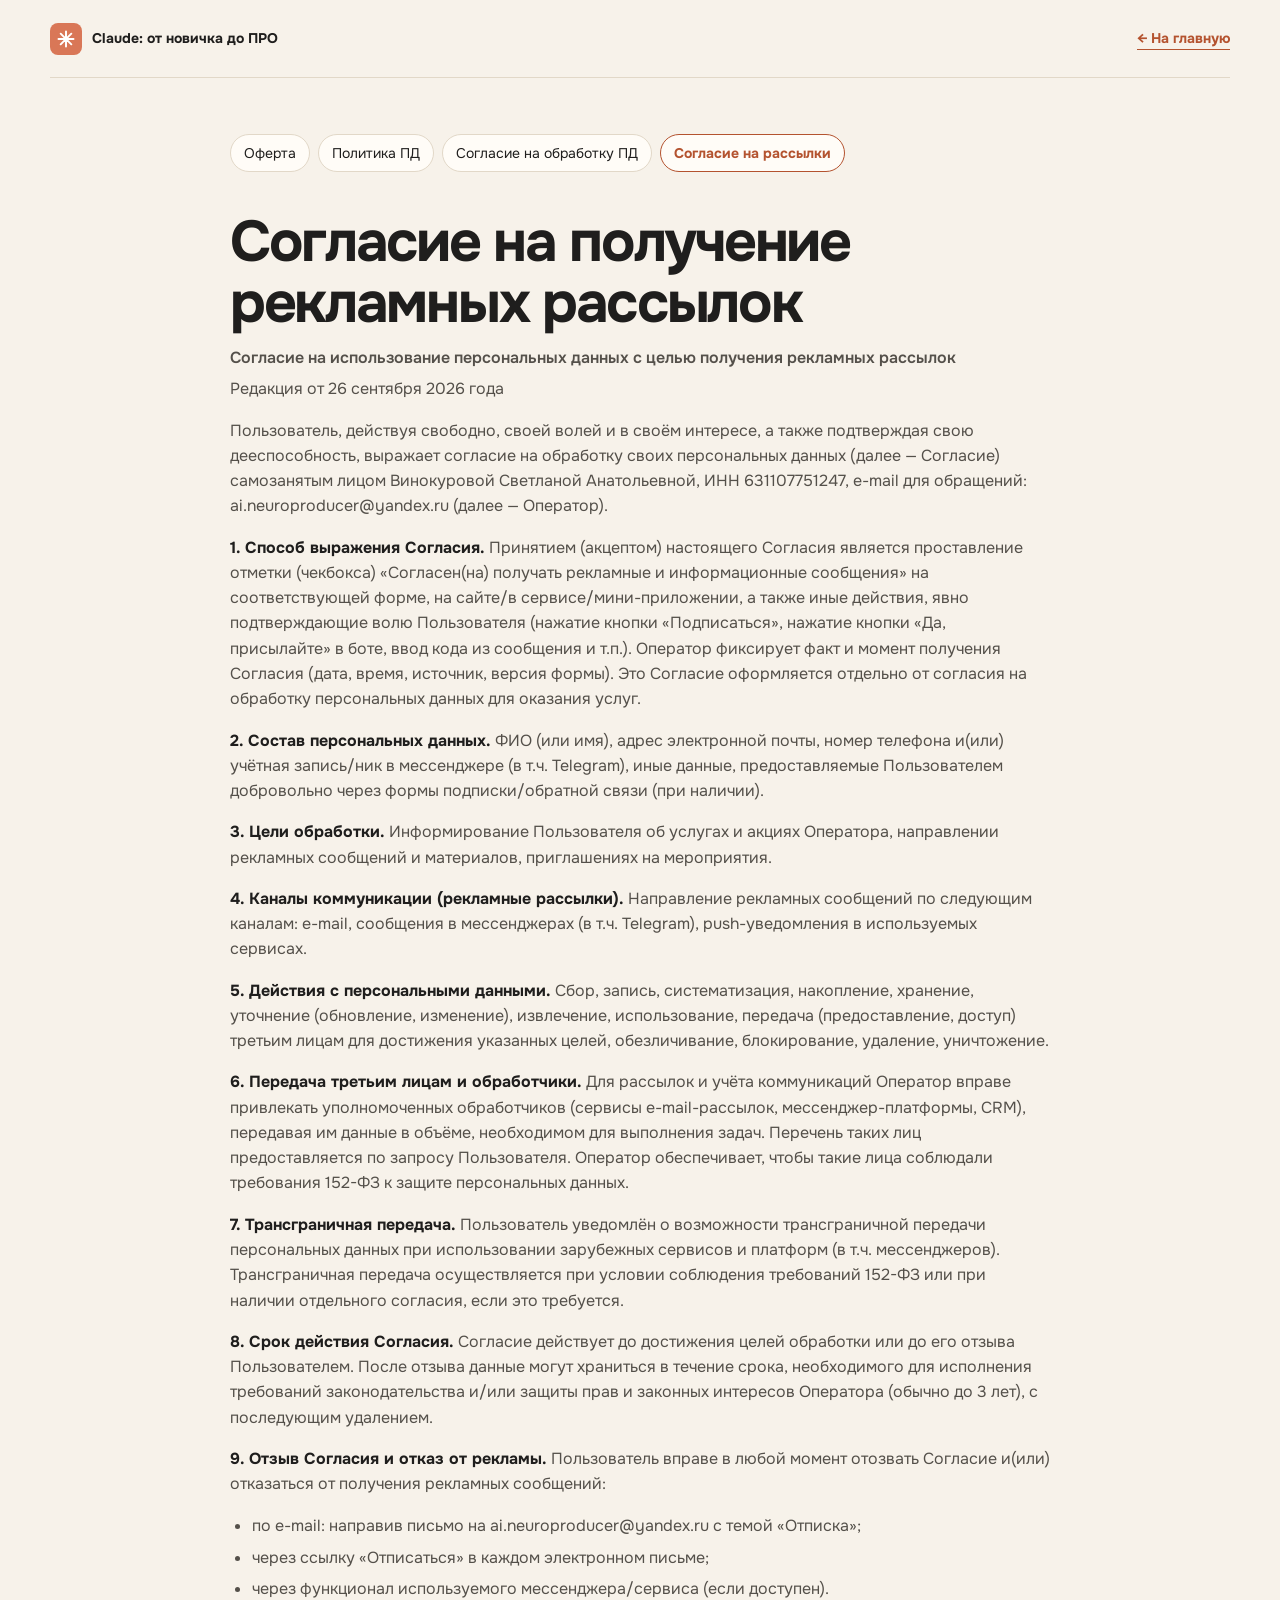
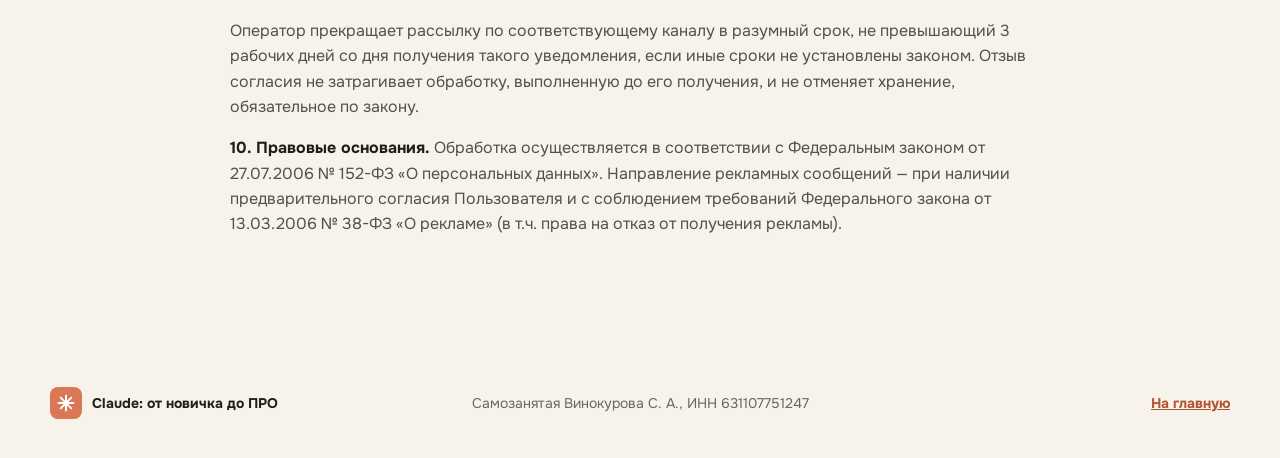
==== consent-ads.html @ 34eed1b7 "Лендинг практикума «Claude: от новичка до ПРО» Co-Authored-By: Claude Opus 5.5 <noreply@anthropic.co" ====
<!DOCTYPE html>
<html lang="ru">
<head>
<meta charset="utf-8">
<meta name="viewport" content="width=device-width, initial-scale=1">
<meta name="robots" content="noindex">
<title>Согласие на получение рекламных рассылок — практикум по Claude</title>
<link rel="preconnect" href="https://fonts.googleapis.com">
<link rel="preconnect" href="https://fonts.gstatic.com" crossorigin="">
<link href="https://fonts.googleapis.com/css2?family=IBM+Plex+Mono:wght@400;500&family=Onest:wght@400;500;600;700;800&display=swap" rel="stylesheet">
<link rel="stylesheet" href="styles.css">
</head>
<body class="legal-page">
  <header class="site-header">
    <a class="brand" href="index.html"><span class="brand-mark" aria-hidden="true"><span class="spark"></span></span><span>Claude: от новичка до ПРО</span></a>
    <span></span>
    <a class="header-cta" href="index.html">← На главную</a>
  </header>
  <main class="legal shell">
    <nav class="legal-nav" aria-label="Документы"><a href="oferta.html">Оферта</a> <a href="privacy.html">Политика ПД</a> <a href="consent.html">Согласие на обработку ПД</a> <a href="consent-ads.html" aria-current="page">Согласие на рассылки</a></nav>
    <h1>Согласие на получение рекламных рассылок</h1>
    <p class="legal-sub">Согласие на использование персональных данных с целью получения рекламных рассылок</p>
    <p class="legal-date">Редакция от 26 сентября 2026 года</p>
    
    
    <p>Пользователь, действуя свободно, своей волей и в своём интересе, а также подтверждая свою дееспособность, выражает согласие на обработку своих персональных данных (далее — Согласие) самозанятым лицом Винокуровой Светланой Анатольевной, ИНН 631107751247, e-mail для обращений: ai.neuroproducer@yandex.ru (далее — Оператор).</p>
    <p><strong>1. Способ выражения Согласия.</strong> Принятием (акцептом) настоящего Согласия является проставление отметки (чекбокса) «Согласен(на) получать рекламные и информационные сообщения» на соответствующей форме, на сайте/в сервисе/мини-приложении, а также иные действия, явно подтверждающие волю Пользователя (нажатие кнопки «Подписаться», нажатие кнопки «Да, присылайте» в боте, ввод кода из сообщения и т.п.). Оператор фиксирует факт и момент получения Согласия (дата, время, источник, версия формы). Это Согласие оформляется отдельно от согласия на обработку персональных данных для оказания услуг.</p>
    <p><strong>2. Состав персональных данных.</strong> ФИО (или имя), адрес электронной почты, номер телефона и(или) учётная запись/ник в мессенджере (в т.ч. Telegram), иные данные, предоставляемые Пользователем добровольно через формы подписки/обратной связи (при наличии).</p>
    <p><strong>3. Цели обработки.</strong> Информирование Пользователя об услугах и акциях Оператора, направлении рекламных сообщений и материалов, приглашениях на мероприятия.</p>
    <p><strong>4. Каналы коммуникации (рекламные рассылки).</strong> Направление рекламных сообщений по следующим каналам: e-mail, сообщения в мессенджерах (в т.ч. Telegram), push-уведомления в используемых сервисах.</p>
    <p><strong>5. Действия с персональными данными.</strong> Сбор, запись, систематизация, накопление, хранение, уточнение (обновление, изменение), извлечение, использование, передача (предоставление, доступ) третьим лицам для достижения указанных целей, обезличивание, блокирование, удаление, уничтожение.</p>
    <p><strong>6. Передача третьим лицам и обработчики.</strong> Для рассылок и учёта коммуникаций Оператор вправе привлекать уполномоченных обработчиков (сервисы e-mail-рассылок, мессенджер-платформы, CRM), передавая им данные в объёме, необходимом для выполнения задач. Перечень таких лиц предоставляется по запросу Пользователя. Оператор обеспечивает, чтобы такие лица соблюдали требования 152-ФЗ к защите персональных данных.</p>
    <p><strong>7. Трансграничная передача.</strong> Пользователь уведомлён о возможности трансграничной передачи персональных данных при использовании зарубежных сервисов и платформ (в т.ч. мессенджеров). Трансграничная передача осуществляется при условии соблюдения требований 152-ФЗ или при наличии отдельного согласия, если это требуется.</p>
    <p><strong>8. Срок действия Согласия.</strong> Согласие действует до достижения целей обработки или до его отзыва Пользователем. После отзыва данные могут храниться в течение срока, необходимого для исполнения требований законодательства и/или защиты прав и законных интересов Оператора (обычно до 3 лет), с последующим удалением.</p>
    <p><strong>9. Отзыв Согласия и отказ от рекламы.</strong> Пользователь вправе в любой момент отозвать Согласие и(или) отказаться от получения рекламных сообщений:</p>
    <ul>
    <li>по e-mail: направив письмо на ai.neuroproducer@yandex.ru с темой «Отписка»;</li>
    <li>через ссылку «Отписаться» в каждом электронном письме;</li>
    <li>через функционал используемого мессенджера/сервиса (если доступен).</li>
    </ul>
    <p>Оператор прекращает рассылку по соответствующему каналу в разумный срок, не превышающий 3 рабочих дней со дня получения такого уведомления, если иные сроки не установлены законом. Отзыв согласия не затрагивает обработку, выполненную до его получения, и не отменяет хранение, обязательное по закону.</p>
    <p><strong>10. Правовые основания.</strong> Обработка осуществляется в соответствии с Федеральным законом от 27.07.2006 № 152-ФЗ «О персональных данных». Направление рекламных сообщений — при наличии предварительного согласия Пользователя и с соблюдением требований Федерального закона от 13.03.2006 № 38-ФЗ «О рекламе» (в т.ч. права на отказ от получения рекламы).</p>
  </main>
  <footer class="shell">
    <a class="brand" href="index.html"><span class="brand-mark" aria-hidden="true"><span class="spark"></span></span><span>Claude: от новичка до ПРО</span></a>
    <p>Самозанятая Винокурова С. А., ИНН 631107751247</p>
    <a href="index.html">На главную</a>
  </footer>
</body>
</html>
---- styles.css ----
:root {
  --clay: #d97757;
  --clay-deep: #b4532f;
  --clay-dark: #8f3f22;
  --clay-soft: #eeb9a0;
  --clay-pale: #f7e3d8;
  --sand: #ece3d4;
  --sand-deep: #e3d6c1;
  --ground: #f7f2ea;
  --surface: #fffcf7;
  --ink: #1f1e1d;
  --ink-soft: #54504a;
  --ink-faint: #6b665e;
  --rule: #e2d8c8;
  --shadow: 0 24px 70px rgba(89, 58, 34, .13);
  --radius: 24px;
  --shell: min(1180px, calc(100% - 48px));
  --spark: url("data:image/svg+xml,%3Csvg xmlns='http://www.w3.org/2000/svg' viewBox='0 0 24 24'%3E%3Cg stroke='%23000' stroke-width='2.6' stroke-linecap='round'%3E%3Cpath d='M12 2v20M2 12h20M4.9 4.9l14.2 14.2M19.1 4.9 4.9 19.1'/%3E%3C/g%3E%3C/svg%3E");
}

* { box-sizing: border-box; }
html { scroll-behavior: smooth; }
body { margin: 0; color: var(--ink); background: var(--ground); font-family: "Onest", system-ui, sans-serif; font-size: 17px; line-height: 1.58; text-rendering: optimizeLegibility; overflow-x: hidden; }
a { color: inherit; }
img { display: block; max-width: 100%; }
button, a { -webkit-tap-highlight-color: transparent; }
.shell { width: var(--shell); margin-inline: auto; }

/* Звёздочка-орнамент */
.spark { display: inline-block; width: 1em; height: 1em; background: currentColor; -webkit-mask: var(--spark) center / contain no-repeat; mask: var(--spark) center / contain no-repeat; flex: none; }
.spark-deco { position: absolute; color: var(--clay); pointer-events: none; }

.site-header { width: var(--shell); min-height: 78px; margin: 0 auto; display: grid; grid-template-columns: 1fr auto 1fr; align-items: center; gap: 28px; border-bottom: 1px solid var(--rule); }
.brand { display: inline-flex; align-items: center; gap: 10px; font-size: 14px; font-weight: 700; text-decoration: none; }
.brand-mark { display: grid; place-items: center; width: 32px; height: 32px; color: white; background: var(--clay); border-radius: 8px; font-size: 18px; }
.site-header nav { display: flex; gap: 28px; }
.site-header nav a { font-size: 14px; font-weight: 600; text-decoration: none; }
.site-header nav a:hover { color: var(--clay-deep); }
.header-cta { justify-self: end; color: var(--clay-deep); font-size: 14px; font-weight: 700; text-decoration: none; border-bottom: 1px solid currentColor; }

h1, h2, h3, p { margin-top: 0; }
h1, h2, h3 { text-wrap: balance; }
h1 { margin-bottom: 26px; font-size: clamp(3rem, 6.4vw, 6.2rem); line-height: .96; letter-spacing: -.06em; }
h2 { margin-bottom: 0; font-size: clamp(2.3rem, 4.6vw, 4.6rem); line-height: 1.03; letter-spacing: -.05em; }
h3 { line-height: 1.22; letter-spacing: -.025em; }
em { color: var(--clay-deep); font-family: "Literata", serif; font-weight: 400; }
.nowrap { white-space: nowrap; }

.eyebrow, .section-kicker, .module-label, .tariff-label, .fit-label { margin: 0 0 18px; color: var(--clay-deep); font-family: "IBM Plex Mono", monospace; font-size: 14px; font-weight: 700; line-height: 1.45; letter-spacing: .07em; text-transform: uppercase; }
.section-kicker { display: flex; align-items: center; gap: 10px; }
.section-kicker .spark { font-size: 15px; color: var(--clay); }

/* Первый экран */
.hero { position: relative; padding: 60px 0 76px; display: grid; grid-template-columns: 1.1fr .9fr; align-items: center; gap: clamp(40px, 6vw, 80px); }
.eyebrow { display: flex; align-items: center; flex-wrap: wrap; gap: 10px; }
.eyebrow span { padding: 6px 10px; color: white; background: var(--clay-deep); border-radius: 5px; }
.hero h1 em { color: var(--clay-deep); }
.hero-lead { max-width: 620px; margin-bottom: 30px; color: var(--ink-soft); font-size: clamp(1.08rem, 1.5vw, 1.26rem); }
.hero-price { margin: 0 0 22px; font-size: 15px; color: var(--ink-soft); }
.hero-price strong { color: var(--ink); font-size: 1.35rem; letter-spacing: -.02em; }
.hero-actions { display: flex; align-items: center; flex-wrap: wrap; gap: 14px; }
.button { display: inline-flex; justify-content: center; align-items: center; gap: 10px; min-height: 54px; padding: 0 24px; border: 1px solid transparent; border-radius: 6px; font-size: 15px; font-weight: 700; text-decoration: none; transition: transform .16s ease, background .16s ease; }
.button:hover { transform: translateY(-2px); }
.button-primary { color: white; background: var(--clay-deep); box-shadow: 0 14px 28px rgba(180, 83, 47, .22); }
.button-primary:hover { background: var(--clay-dark); }
.button-outline { border-color: var(--rule); background: var(--surface); }
.button-outline:hover { border-color: var(--clay-soft); }
.button-dark { color: white; background: var(--ink); }
.button-dark:hover { background: #3a3835; }

.hero-photo { position: relative; justify-self: center; width: min(100%, 460px); }
.hero-photo img { position: relative; width: 100%; height: auto; aspect-ratio: 700 / 925; object-fit: cover; border-radius: 34px; box-shadow: var(--shadow); }
.hero-photo::before { content: ""; position: absolute; inset: 26px -22px -22px 26px; background: var(--clay); border-radius: 34px; }
.hero-photo .spark-deco { font-size: 64px; top: -26px; left: -30px; z-index: 1; }
.hero-note { position: absolute; left: -34px; bottom: 34px; z-index: 1; max-width: 250px; padding: 14px 16px; background: var(--surface); border-radius: 14px; box-shadow: 0 14px 34px rgba(89,58,34,.18); font-size: 14px; line-height: 1.4; }
.hero-note strong { display: block; font-size: 15px; }
.hero-note span { color: var(--ink-faint); }

/* Лестница */
.ladder-strip { position: relative; padding: 24px; display: flex; justify-content: center; align-items: center; flex-wrap: wrap; gap: 8px clamp(10px, 2vw, 22px); color: white; background: var(--clay-deep); }
.ladder-strip span { font-family: "IBM Plex Mono", monospace; font-size: 14px; font-weight: 700; letter-spacing: .06em; text-transform: uppercase; white-space: nowrap; }
.ladder-strip .spark { font-size: 12px; color: var(--clay-soft); }

.section { padding: 108px 0; }
.split-heading { display: grid; grid-template-columns: 1.15fr .85fr; gap: 72px; align-items: end; margin-bottom: 56px; }
.split-heading > p { max-width: 520px; margin-bottom: 8px; color: var(--ink-soft); font-size: 1.06rem; }

/* Боли */
.pain-grid { display: grid; grid-template-columns: repeat(6, 1fr); gap: 16px; }
.pain-grid article { grid-column: span 2; padding: 28px; border: 1px solid var(--rule); border-radius: var(--radius); background: var(--surface); }
.pain-grid article:nth-child(n+4) { grid-column: span 3; }
.pain-grid .spark { margin-bottom: 36px; font-size: 22px; color: var(--clay); }
.pain-grid h3 { margin-bottom: 10px; font-size: 1.22rem; }
.pain-grid p { margin: 0; color: var(--ink-soft); font-size: 16px; }
.pain-note { margin: 34px 0 0; padding-left: 22px; border-left: 4px solid var(--clay); font-size: 1.15rem; font-weight: 600; }

/* Зачем порядок */
.order { background: var(--sand); }
.order-layout { display: grid; grid-template-columns: 1fr 1fr; gap: 72px; align-items: center; }
.order h2 { margin-bottom: 30px; }
.order-copy p { color: var(--ink-soft); }
.order-copy p:last-child { margin-bottom: 0; }
.stairs { margin: 0; padding: 0; list-style: none; display: grid; gap: 10px; }
.stairs li { display: flex; align-items: center; gap: 14px; padding: 16px 20px; background: var(--surface); border: 1px solid var(--rule); border-radius: 14px; font-weight: 700; }
.stairs li:nth-child(2) { margin-left: 8%; }
.stairs li:nth-child(3) { margin-left: 16%; }
.stairs li:nth-child(4) { margin-left: 24%; }
.stairs li:nth-child(5) { margin-left: 32%; color: white; background: var(--clay-deep); border-color: var(--clay-deep); }
.stairs li span:first-child { color: var(--clay-deep); font-family: "Literata", serif; font-size: 1.4rem; font-style: italic; font-weight: 400; min-width: 20px; }
.stairs li:nth-child(5) span:first-child { color: var(--clay-pale); }
.stairs small { margin-left: auto; padding-left: 12px; color: var(--ink-faint); font-size: 13px; font-weight: 500; white-space: nowrap; }
.stairs li:nth-child(5) small { color: var(--clay-pale); }

/* С чего начать */
.start-grid { display: grid; grid-template-columns: repeat(4, 1fr); gap: 16px; }
.start-grid article { padding: 26px; border: 1px solid var(--rule); border-radius: var(--radius); background: var(--surface); }
.start-grid h3 { margin-bottom: 10px; font-size: 1.2rem; }
.start-grid p { margin: 0; color: var(--ink-soft); font-size: 16px; }
.start-grid .start-paid { background: var(--clay-pale); border-color: var(--clay-soft); }

/* Программа */
.program-intro { max-width: 760px; margin: -24px 0 28px; color: var(--ink-soft); }
.legend { display: flex; flex-wrap: wrap; gap: 10px; margin-bottom: 10px; }
.tag { display: inline-block; padding: 3px 9px; border-radius: 999px; font-size: 13px; font-weight: 700; line-height: 1.5; white-space: nowrap; vertical-align: middle; }
.tag-upd { color: var(--clay-dark); background: var(--clay-pale); }
.tag-new { color: white; background: var(--clay-deep); }
.tag-paid { color: var(--ink); background: var(--sand-deep); }
.phase { margin-top: 26px; padding: 40px; border-radius: 30px; background: var(--surface); box-shadow: 0 1px 0 var(--rule); }
.phase-title { display: flex; justify-content: space-between; align-items: baseline; flex-wrap: wrap; gap: 8px 20px; padding-bottom: 24px; border-bottom: 1px solid var(--rule); }
.phase-title span { color: var(--clay-deep); font-family: "IBM Plex Mono", monospace; font-size: 14px; font-weight: 700; letter-spacing: .07em; text-transform: uppercase; }
.phase-title h3 { margin: 0; font-size: 1.7rem; }
.phase-paid { background: #fbeee6; }
.module-list { margin: 0; padding: 0; list-style: none; }
.module-list > li { border-bottom: 1px solid var(--rule); }
.module-list > li:last-child { border-bottom: 0; }
.module-list summary { position: relative; display: grid; grid-template-columns: 60px 1fr; gap: 22px; align-items: center; padding: 24px 56px 24px 0; cursor: pointer; list-style: none; }
.module-list summary::-webkit-details-marker { display: none; }
.module-list summary::after { content: "+"; position: absolute; right: 8px; top: 50%; transform: translateY(-50%); color: var(--clay-deep); font-size: 1.8rem; font-weight: 400; }
.module-list details[open] summary::after { content: "\2212"; }
.module-list summary:hover h3 { color: var(--clay-deep); }
.module-number { color: var(--clay); font-family: "Literata", serif; font-size: 2.1rem; font-style: italic; line-height: 1; }
.module-list .module-label { margin-bottom: 6px; }
.module-list h3 { margin: 0; font-size: clamp(1.25rem, 2vw, 1.55rem); }
.module-teaser { display: block; margin-top: 6px; color: var(--ink-faint); font-size: 14px; line-height: 1.45; }
.module-list details[open] .module-teaser { display: none; }
.module-body { display: grid; grid-template-columns: 1fr 250px; gap: 26px; padding: 0 0 28px 82px; }
.lessons { margin: 0; padding: 0; list-style: none; }
.lessons li { display: grid; grid-template-columns: 38px 1fr; gap: 8px; padding: 10px 0; border-top: 1px solid var(--rule); color: var(--ink-soft); font-size: 16px; }
.lessons li:first-child { border-top: 0; padding-top: 0; }
.lessons b { color: var(--clay-deep); font-family: "IBM Plex Mono", monospace; font-size: 14px; font-weight: 700; padding-top: 2px; }
.lessons .tag { margin-left: 6px; }
.module-result { align-self: start; padding: 16px; border-left: 3px solid var(--clay); background: var(--ground); }
.module-result span { color: var(--clay-deep); font-family: "IBM Plex Mono", monospace; font-size: 13px; font-weight: 700; text-transform: uppercase; letter-spacing: .05em; }
.module-result p { margin: 6px 0 0; font-size: 15px; font-weight: 600; }
.soon { margin: 26px 0 0; padding: 20px 24px; display: flex; gap: 14px; align-items: flex-start; border: 1px dashed var(--clay-soft); border-radius: 16px; color: var(--ink-soft); }
.soon .spark { margin-top: 5px; color: var(--clay); }

/* Бонусы */
.bonus-card { position: relative; overflow: hidden; margin-top: 26px; padding: 44px; color: var(--ink); background: var(--clay-pale); border: 1px solid var(--clay-soft); border-radius: 30px; }
.bonus-card .spark-deco { font-size: 220px; right: -50px; top: -60px; opacity: .22; }
.bonus-card h3 { position: relative; margin-bottom: 26px; font-size: clamp(1.8rem, 3vw, 2.6rem); letter-spacing: -.04em; }
.bonus-grid { position: relative; display: grid; grid-template-columns: repeat(5, 1fr); gap: 12px; }
.bonus-grid article { padding: 20px; background: var(--surface); border-radius: 16px; }
.bonus-grid strong { display: block; margin-bottom: 8px; font-size: 1.02rem; line-height: 1.3; }
.bonus-grid p { margin: 0; color: var(--ink-soft); font-size: 14px; line-height: 1.45; }

/* Что останется */
.result-band { position: relative; overflow: hidden; color: white; background: var(--ink); }
.result-band .spark-deco { font-size: 340px; right: -90px; bottom: -110px; color: var(--clay-deep); opacity: .45; }
.result-band .section-kicker { color: var(--clay-soft); }
.result-band em { color: var(--clay-soft); }
.result-list { position: relative; margin: 0; padding: 0; list-style: none; display: grid; grid-template-columns: repeat(2, 1fr); gap: 0 56px; max-width: 980px; }
.result-list li { display: flex; gap: 14px; padding: 18px 0; border-top: 1px solid rgba(255,255,255,.16); color: #d9d3ca; }
.result-list li .spark { margin-top: 6px; font-size: 14px; color: var(--clay); }
.result-list strong { color: white; }

/* Честно */
.fit-grid { display: grid; grid-template-columns: 1fr 1fr; gap: 18px; }
.fit-grid article { padding: 34px; border-radius: var(--radius); }
.fit-yes { background: var(--clay-pale); }
.fit-no { border: 1px solid var(--rule); background: var(--surface); }
.fit-no .fit-label { color: var(--ink-faint); }
.fit-grid ul { margin: 26px 0 0; padding: 0; list-style: none; }
.fit-grid li { position: relative; padding: 12px 0 12px 28px; border-top: 1px solid rgba(31,30,29,.1); }
.fit-yes li::before { content: ""; position: absolute; left: 0; top: 18px; width: 14px; height: 14px; background: var(--clay-deep); -webkit-mask: var(--spark) center / contain no-repeat; mask: var(--spark) center / contain no-repeat; }
.fit-no li { color: var(--ink-soft); }
.fit-no li::before { content: "×"; position: absolute; left: 2px; color: var(--ink-faint); font-weight: 700; }

/* Тарифы */
.tariffs { background: var(--sand); }
.tariff-grid { display: grid; grid-template-columns: repeat(3, 1fr); gap: 18px; align-items: stretch; }
.tariff-card { position: relative; padding: 30px; display: flex; flex-direction: column; border: 1px solid var(--rule); border-radius: var(--radius); background: var(--surface); }
.tariff-card h3 { min-height: 70px; margin-bottom: 12px; font-size: 1.65rem; }
.tariff-for { min-height: 100px; color: var(--ink-soft); font-size: 16px; }
.tariff-card ul { margin: 18px 0 0; padding: 0; list-style: none; }
.tariff-card li { position: relative; padding: 10px 0 10px 22px; border-top: 1px solid var(--rule); font-size: 16px; }
.tariff-card li::before { content: ""; position: absolute; left: 0; top: 17px; width: 12px; height: 12px; background: var(--clay); -webkit-mask: var(--spark) center / contain no-repeat; mask: var(--spark) center / contain no-repeat; }
.tariff-featured { border: 2px solid var(--clay-deep); box-shadow: var(--shadow); transform: translateY(-14px); }
.tariff-premium { background: var(--clay-pale); border-color: var(--clay-soft); }
.tariff-premium li { border-color: rgba(143,63,34,.18); }
.tariff-badge { align-self: flex-start; margin: -44px 0 22px auto; padding: 8px 11px; color: white; background: var(--clay-deep); border-radius: 6px; font-family: "IBM Plex Mono", monospace; font-size: 13px; font-weight: 700; letter-spacing: .06em; text-transform: uppercase; }
.tariff-premium .tariff-badge { color: var(--ink); background: var(--surface); }
.price { margin-top: auto; padding: 26px 0 22px; display: flex; flex-direction: column; }
.price strong { font-size: 2.3rem; letter-spacing: -.04em; }
.price span { color: var(--ink-faint); font-size: 14px; }
.tariff-legal { margin: 26px 0 0; color: var(--ink-faint); font-size: 14px; }
.tariff-legal a, .footer-legal a { color: var(--clay-deep); }
.upgrade-note { margin: 28px 0 0; color: var(--ink-soft); font-size: 15px; }

/* Автор */
.author { padding: 56px; display: grid; grid-template-columns: .8fr 1.2fr; gap: 56px; align-items: start; background: var(--surface); border: 1px solid var(--rule); border-radius: 34px; }
.author-head { position: sticky; top: 28px; display: grid; gap: 28px; }
.author img { width: 280px; height: 350px; object-fit: cover; object-position: center 28%; border-radius: 24px; box-shadow: 0 18px 45px rgba(89,58,34,.16); }
.author h2 { font-size: clamp(2.2rem, 4vw, 3.8rem); }
.author-title > p:last-child { margin: 10px 0 0; color: var(--clay-deep); font-weight: 700; }
.author-lead { font-size: 1.15rem; font-weight: 600; }
.author-facts { margin: 26px 0 0; padding: 0; list-style: none; display: grid; }
.author-facts li { display: grid; grid-template-columns: 170px 1fr; gap: 18px; align-items: baseline; padding: 18px 0; border-top: 1px solid var(--rule); }
.author-facts strong { color: var(--clay-deep); font-size: 1.25rem; letter-spacing: -.02em; line-height: 1.2; }
.author-facts span { color: var(--ink-soft); font-size: 16px; }

/* Отзывы */
.reviews-grid { display: grid; grid-template-columns: repeat(2, 1fr); gap: 16px; }
.review-card { margin: 0; padding: 30px; display: flex; flex-direction: column; justify-content: space-between; border: 1px solid var(--rule); border-radius: var(--radius); background: var(--surface); }
.review-card::before { content: "\201C"; color: var(--clay); font-family: "Literata", serif; font-size: 4rem; line-height: .7; }
.review-card p { margin: 22px 0 30px; color: var(--ink-soft); }
.review-card footer { display: flex; flex-direction: column; gap: 3px; }
.review-card footer strong { color: var(--clay-deep); }
.review-card footer span { color: var(--ink-faint); font-size: 14px; }
.review-wide { grid-column: 1 / -1; }

/* Вопросы */
.faq h2 { margin-bottom: 44px; }
.faq-list { border-top: 1px solid var(--rule); }
.faq details { border-bottom: 1px solid var(--rule); }
.faq summary { position: relative; padding: 24px 56px 24px 0; cursor: pointer; list-style: none; font-size: 1.1rem; font-weight: 700; }
.faq summary::-webkit-details-marker { display: none; }
.faq summary::after { content: "+"; position: absolute; right: 8px; top: 16px; color: var(--clay-deep); font-size: 1.8rem; font-weight: 400; }
.faq details[open] summary::after { content: "\2212"; }
.faq details p { max-width: 850px; padding-bottom: 24px; color: var(--ink-soft); }
.faq details a { color: var(--clay-deep); font-weight: 600; }

/* Финал */
.final { position: relative; overflow: hidden; padding: 100px 0; color: white; background: var(--clay-deep); }
.final .spark-deco { color: var(--clay); opacity: .6; }
.final .d1 { font-size: 300px; left: -80px; bottom: -120px; }
.final .d2 { font-size: 90px; right: 8%; top: 40px; }
.final-inner { position: relative; max-width: 780px; margin: 0 auto; text-align: center; }
.final h2 { margin-bottom: 20px; }
.final em { color: var(--clay-pale); }
.final p { color: #fbe7dc; font-size: 1.1rem; }
.final .hero-price { color: #fbe7dc; }
.final .hero-price strong { color: white; }
.final-actions { display: flex; justify-content: center; flex-wrap: wrap; gap: 14px; margin-top: 28px; }
.final .button-light { color: var(--clay-dark); background: white; }
.final .button-ghost { color: white; border-color: rgba(255,255,255,.45); }

/* Подвал */
.footer-legal { width: var(--shell); margin: 0 auto; padding: 28px 0 8px; display: flex; flex-wrap: wrap; justify-content: space-between; gap: 12px 28px; color: var(--ink-faint); font-size: 14px; }
.footer-legal p { margin: 0; }
.footer-legal nav { display: flex; flex-wrap: wrap; gap: 8px 20px; }
.disclaimer { width: var(--shell); margin: 0 auto; padding: 8px 0 0; color: var(--ink-faint); font-size: 13px; }
footer { min-height: 110px; display: grid; grid-template-columns: 1fr auto 1fr; align-items: center; gap: 24px; }
footer p { margin: 0; color: var(--ink-faint); font-size: 14px; }
footer > a:last-child { justify-self: end; color: var(--clay-deep); font-size: 14px; font-weight: 700; }

a:focus-visible, button:focus-visible, summary:focus-visible { outline: 3px solid var(--clay); outline-offset: 4px; }

@media (max-width: 1000px) {
  :root { --shell: min(100% - 32px, 780px); }
  .site-header { grid-template-columns: 1fr auto; }
  .site-header nav { display: none; }
  .hero, .split-heading, .order-layout { grid-template-columns: 1fr; }
  .hero-photo { width: min(100%, 400px); margin-top: 10px; }
  .pain-grid { grid-template-columns: 1fr 1fr; }
  .pain-grid article, .pain-grid article:nth-child(n+4) { grid-column: auto; }
  .pain-grid article:last-child { grid-column: 1 / -1; }
  .start-grid { grid-template-columns: 1fr 1fr; }
  .module-body { grid-template-columns: 1fr; padding-left: 82px; }
  .bonus-grid { grid-template-columns: 1fr 1fr; }
  .tariff-grid { grid-template-columns: 1fr; gap: 34px; }
  .tariff-featured { transform: none; }
  .tariff-card h3, .tariff-for { min-height: 0; }
  .author { grid-template-columns: 1fr; }
  .author-head { position: static; grid-template-columns: 190px 1fr; align-items: center; }
  .author img { width: 190px; height: 240px; }
}

@media (max-width: 640px) {
  body { font-size: 16px; }
  .site-header { min-height: 68px; }
  .hero { padding: 40px 0 60px; }
  h1 { font-size: clamp(2.8rem, 14vw, 4rem); }
  .hero-actions, .final-actions { align-items: stretch; flex-direction: column; }
  .button { width: 100%; }
  .hero-photo { width: calc(100% - 14px); justify-self: start; }
  .hero-photo img { aspect-ratio: 5 / 4; object-position: center 22%; border-radius: 26px; }
  .hero-photo::before { inset: 14px -12px auto 14px; aspect-ratio: 5 / 4; border-radius: 26px; }
  .hero-photo .spark-deco { font-size: 44px; top: -16px; left: -10px; }
  .hero-note { position: relative; left: auto; bottom: auto; max-width: none; margin: 24px 0 0; padding: 0; background: none; box-shadow: none; font-size: 14px; }
  .ladder-strip { padding: 18px 16px; }
  .section { padding: 76px 0; }
  .split-heading { gap: 24px; margin-bottom: 38px; }
  .pain-grid, .start-grid, .fit-grid, .reviews-grid, .bonus-grid, .result-list { grid-template-columns: 1fr; }
  .pain-grid article:last-child, .review-wide { grid-column: auto; }
  .pain-grid .spark { margin-bottom: 20px; }
  .stairs li { padding: 14px 16px; }
  .stairs li:nth-child(n) { margin-left: 0; }
  .stairs small { display: none; }
  .program-intro { margin-top: -10px; }
  .phase { padding: 24px 18px; border-radius: 22px; }
  .phase-title { flex-direction: column; }
  .module-list summary { grid-template-columns: 1fr; gap: 4px; padding: 20px 40px 20px 0; }
  .module-body { padding-left: 0; }
  .bonus-card { padding: 28px 20px; }
  .fit-grid article { padding: 26px 22px; }
  .tariff-card { padding: 27px 22px; }
  .author { padding: 30px 22px; }
  .author-head { grid-template-columns: 1fr; }
  .author img { width: 220px; height: 275px; }
  .author-facts li { grid-template-columns: 1fr; gap: 4px; }
  .final { padding: 76px 0; }
  .final .d2 { display: none; }
  footer { grid-template-columns: 1fr auto; }
  footer p { grid-row: 2; grid-column: 1 / -1; }
}

@media (prefers-reduced-motion: reduce) {
  html { scroll-behavior: auto; }
  .button { transition: none; }
}

/* Юридические страницы */
.legal-page .site-header { grid-template-columns: 1fr auto 1fr; }
.legal { max-width: 820px; padding: 56px 0 96px; }
.legal-nav { display: flex; flex-wrap: wrap; gap: 8px; margin-bottom: 40px; }
.legal-nav a { padding: 7px 13px; border: 1px solid var(--rule); border-radius: 999px; background: var(--surface); font-size: 14px; text-decoration: none; }
.legal-nav a[aria-current="page"] { border-color: var(--clay-deep); color: var(--clay-deep); font-weight: 700; }
.legal h1 { margin-bottom: 12px; font-size: clamp(2.2rem, 5vw, 3.6rem); line-height: 1.05; letter-spacing: -.04em; }
.legal-sub { margin-bottom: 6px; color: var(--ink-soft); font-weight: 600; }
.legal-date { color: var(--ink-faint); font-size: 15px; }
.legal h2 { margin: 44px 0 16px; font-size: 1.45rem; line-height: 1.25; letter-spacing: -.02em; }
.legal p, .legal li { color: var(--ink-soft); font-size: 16px; }
.legal ul { padding-left: 22px; }
.legal li { margin: 6px 0; }
.legal strong { color: var(--ink); }

@media (max-width: 640px) {
  .legal-page .site-header .brand > span:last-child { display: none; }
}
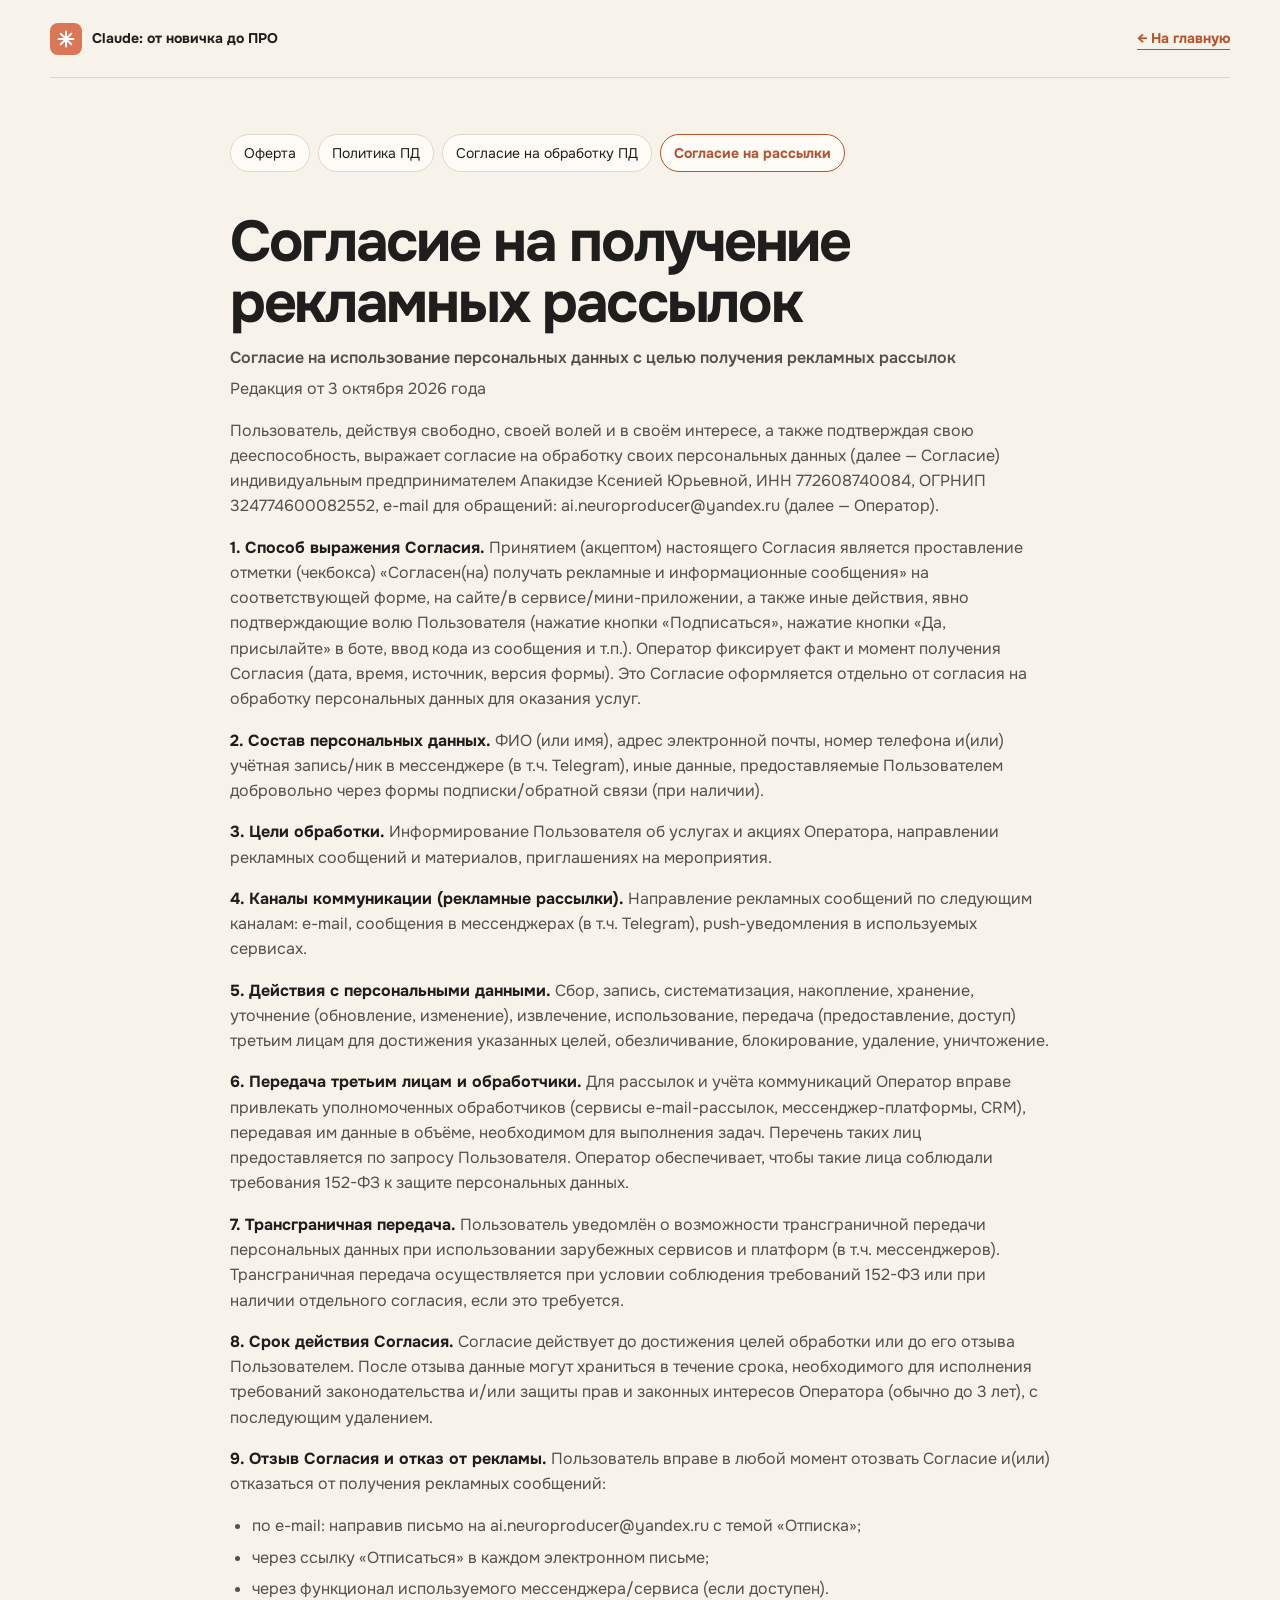
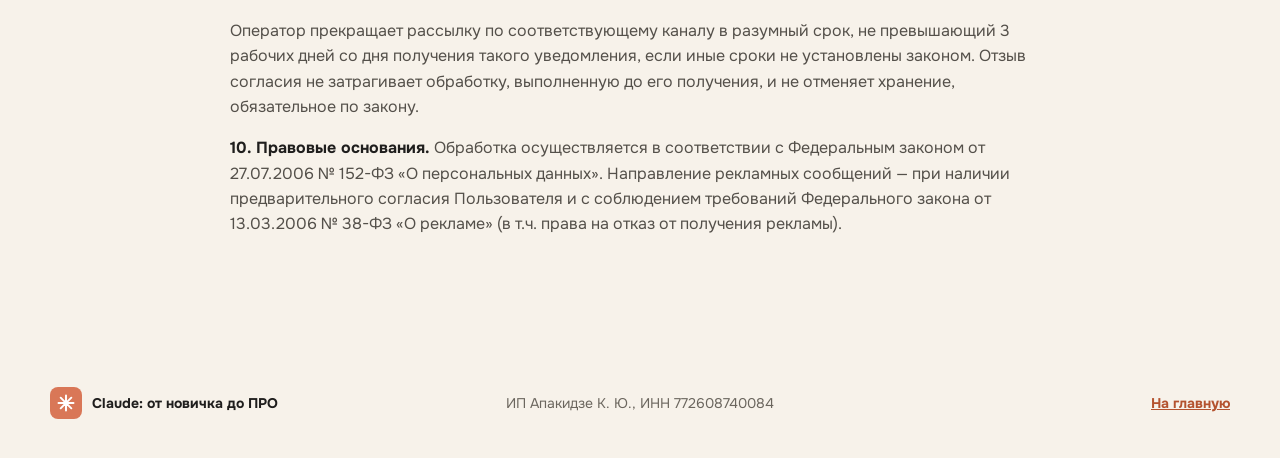
==== commit 04be900b: "Документы на ИП Апакидзе К. Ю.: оферта, политика ПД, согласия, подвал Исполнитель и оператор ПД — ИП" ====
--- a/consent-ads.html
+++ b/consent-ads.html
@@ -20,10 +20,10 @@
     <nav class="legal-nav" aria-label="Документы"><a href="oferta.html">Оферта</a> <a href="privacy.html">Политика ПД</a> <a href="consent.html">Согласие на обработку ПД</a> <a href="consent-ads.html" aria-current="page">Согласие на рассылки</a></nav>
     <h1>Согласие на получение рекламных рассылок</h1>
     <p class="legal-sub">Согласие на использование персональных данных с целью получения рекламных рассылок</p>
-    <p class="legal-date">Редакция от 26 сентября 2026 года</p>
+    <p class="legal-date">Редакция от 3 октября 2026 года</p>
     
     
-    <p>Пользователь, действуя свободно, своей волей и в своём интересе, а также подтверждая свою дееспособность, выражает согласие на обработку своих персональных данных (далее — Согласие) самозанятым лицом Винокуровой Светланой Анатольевной, ИНН 631107751247, e-mail для обращений: ai.neuroproducer@yandex.ru (далее — Оператор).</p>
+    <p>Пользователь, действуя свободно, своей волей и в своём интересе, а также подтверждая свою дееспособность, выражает согласие на обработку своих персональных данных (далее — Согласие) индивидуальным предпринимателем Апакидзе Ксенией Юрьевной, ИНН 772608740084, ОГРНИП 324774600082552, e-mail для обращений: ai.neuroproducer@yandex.ru (далее — Оператор).</p>
     <p><strong>1. Способ выражения Согласия.</strong> Принятием (акцептом) настоящего Согласия является проставление отметки (чекбокса) «Согласен(на) получать рекламные и информационные сообщения» на соответствующей форме, на сайте/в сервисе/мини-приложении, а также иные действия, явно подтверждающие волю Пользователя (нажатие кнопки «Подписаться», нажатие кнопки «Да, присылайте» в боте, ввод кода из сообщения и т.п.). Оператор фиксирует факт и момент получения Согласия (дата, время, источник, версия формы). Это Согласие оформляется отдельно от согласия на обработку персональных данных для оказания услуг.</p>
     <p><strong>2. Состав персональных данных.</strong> ФИО (или имя), адрес электронной почты, номер телефона и(или) учётная запись/ник в мессенджере (в т.ч. Telegram), иные данные, предоставляемые Пользователем добровольно через формы подписки/обратной связи (при наличии).</p>
     <p><strong>3. Цели обработки.</strong> Информирование Пользователя об услугах и акциях Оператора, направлении рекламных сообщений и материалов, приглашениях на мероприятия.</p>
@@ -43,7 +43,7 @@
   </main>
   <footer class="shell">
     <a class="brand" href="index.html"><span class="brand-mark" aria-hidden="true"><span class="spark"></span></span><span>Claude: от новичка до ПРО</span></a>
-    <p>Самозанятая Винокурова С. А., ИНН 631107751247</p>
+    <p>ИП Апакидзе К. Ю., ИНН 772608740084</p>
     <a href="index.html">На главную</a>
   </footer>
 </body>
--- a/styles.css
+++ b/styles.css
@@ -102,14 +102,15 @@
 .order-copy p:last-child { margin-bottom: 0; }
 .stairs { margin: 0; padding: 0; list-style: none; display: grid; gap: 10px; }
 .stairs li { display: flex; align-items: center; gap: 14px; padding: 16px 20px; background: var(--surface); border: 1px solid var(--rule); border-radius: 14px; font-weight: 700; }
-.stairs li:nth-child(2) { margin-left: 8%; }
-.stairs li:nth-child(3) { margin-left: 16%; }
-.stairs li:nth-child(4) { margin-left: 24%; }
-.stairs li:nth-child(5) { margin-left: 32%; color: white; background: var(--clay-deep); border-color: var(--clay-deep); }
+.stairs li:nth-child(2) { margin-left: 6%; }
+.stairs li:nth-child(3) { margin-left: 12%; }
+.stairs li:nth-child(4) { margin-left: 18%; }
+.stairs li:nth-child(5) { margin-left: 24%; }
+.stairs li:nth-child(6) { margin-left: 30%; color: white; background: var(--clay-deep); border-color: var(--clay-deep); }
 .stairs li span:first-child { color: var(--clay-deep); font-family: "Literata", serif; font-size: 1.4rem; font-style: italic; font-weight: 400; min-width: 20px; }
-.stairs li:nth-child(5) span:first-child { color: var(--clay-pale); }
+.stairs li:nth-child(6) span:first-child { color: var(--clay-pale); }
 .stairs small { margin-left: auto; padding-left: 12px; color: var(--ink-faint); font-size: 13px; font-weight: 500; white-space: nowrap; }
-.stairs li:nth-child(5) small { color: var(--clay-pale); }
+.stairs li:nth-child(6) small { color: var(--clay-pale); }
 
 /* С чего начать */
 .start-grid { display: grid; grid-template-columns: repeat(4, 1fr); gap: 16px; }
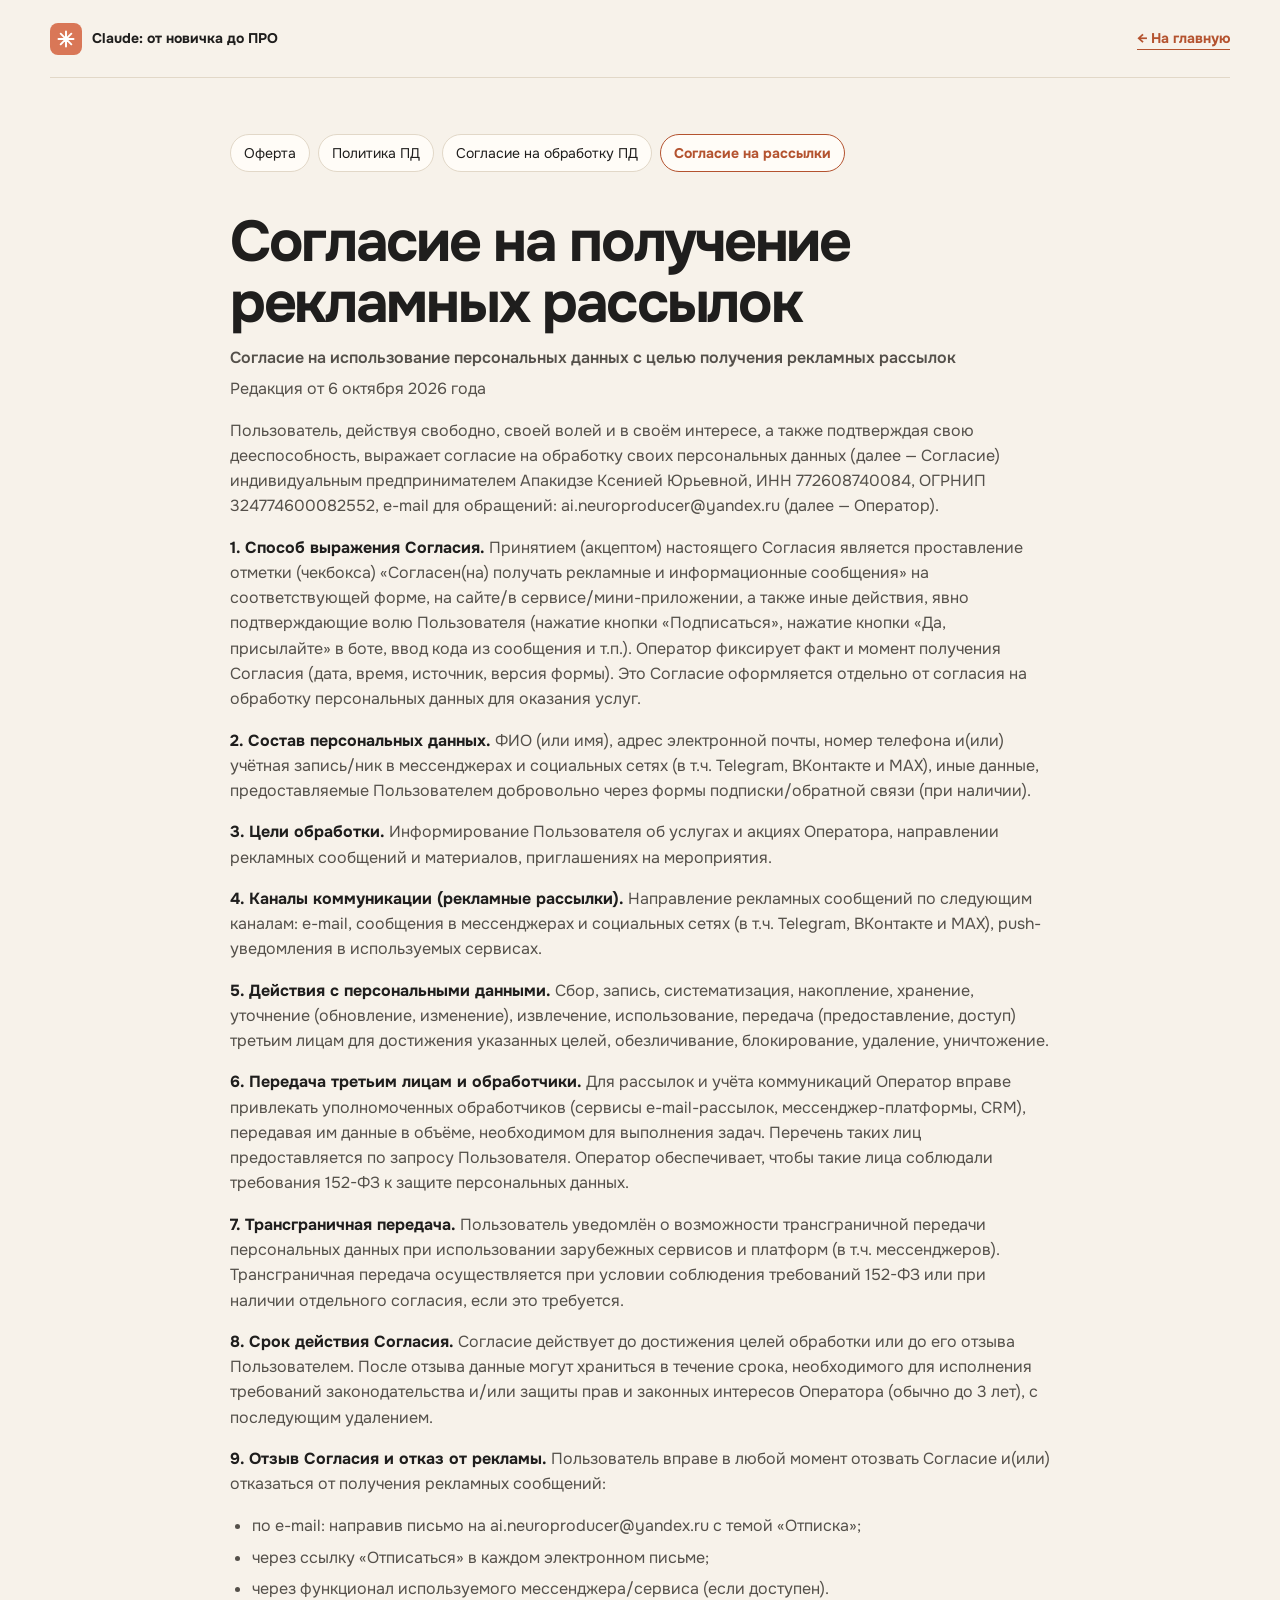
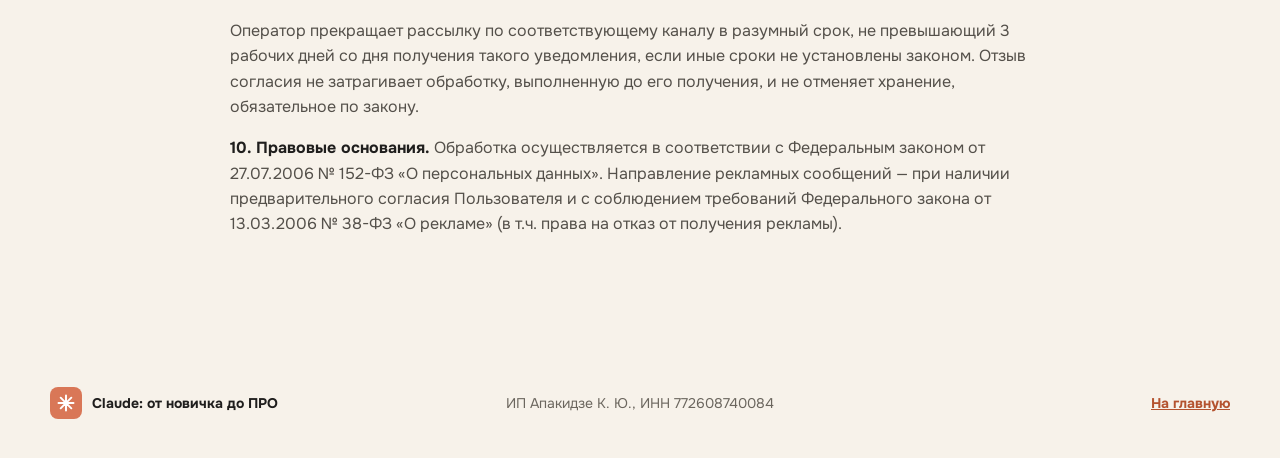
==== commit fa2e5667: "Политика и согласия: ники в Telegram, ВКонтакте и MAX — как в уведомлении в РКН Co-Authored-By: Clau" ====
--- a/consent-ads.html
+++ b/consent-ads.html
@@ -12,22 +12,22 @@
 </head>
 <body class="legal-page">
   <header class="site-header">
-    <a class="brand" href="index.html"><span class="brand-mark" aria-hidden="true"><span class="spark"></span></span><span>Claude: от новичка до ПРО</span></a>
+    <a class="brand" href="/"><span class="brand-mark" aria-hidden="true"><span class="spark"></span></span><span>Claude: от новичка до ПРО</span></a>
     <span></span>
-    <a class="header-cta" href="index.html">← На главную</a>
+    <a class="header-cta" href="/">← На главную</a>
   </header>
   <main class="legal shell">
-    <nav class="legal-nav" aria-label="Документы"><a href="oferta.html">Оферта</a> <a href="privacy.html">Политика ПД</a> <a href="consent.html">Согласие на обработку ПД</a> <a href="consent-ads.html" aria-current="page">Согласие на рассылки</a></nav>
+    <nav class="legal-nav" aria-label="Документы"><a href="oferta">Оферта</a> <a href="privacy">Политика ПД</a> <a href="consent">Согласие на обработку ПД</a> <a href="consent-ads" aria-current="page">Согласие на рассылки</a></nav>
     <h1>Согласие на получение рекламных рассылок</h1>
     <p class="legal-sub">Согласие на использование персональных данных с целью получения рекламных рассылок</p>
-    <p class="legal-date">Редакция от 3 октября 2026 года</p>
+    <p class="legal-date">Редакция от 6 октября 2026 года</p>
     
     
     <p>Пользователь, действуя свободно, своей волей и в своём интересе, а также подтверждая свою дееспособность, выражает согласие на обработку своих персональных данных (далее — Согласие) индивидуальным предпринимателем Апакидзе Ксенией Юрьевной, ИНН 772608740084, ОГРНИП 324774600082552, e-mail для обращений: ai.neuroproducer@yandex.ru (далее — Оператор).</p>
     <p><strong>1. Способ выражения Согласия.</strong> Принятием (акцептом) настоящего Согласия является проставление отметки (чекбокса) «Согласен(на) получать рекламные и информационные сообщения» на соответствующей форме, на сайте/в сервисе/мини-приложении, а также иные действия, явно подтверждающие волю Пользователя (нажатие кнопки «Подписаться», нажатие кнопки «Да, присылайте» в боте, ввод кода из сообщения и т.п.). Оператор фиксирует факт и момент получения Согласия (дата, время, источник, версия формы). Это Согласие оформляется отдельно от согласия на обработку персональных данных для оказания услуг.</p>
-    <p><strong>2. Состав персональных данных.</strong> ФИО (или имя), адрес электронной почты, номер телефона и(или) учётная запись/ник в мессенджере (в т.ч. Telegram), иные данные, предоставляемые Пользователем добровольно через формы подписки/обратной связи (при наличии).</p>
+    <p><strong>2. Состав персональных данных.</strong> ФИО (или имя), адрес электронной почты, номер телефона и(или) учётная запись/ник в мессенджерах и социальных сетях (в т.ч. Telegram, ВКонтакте и MAX), иные данные, предоставляемые Пользователем добровольно через формы подписки/обратной связи (при наличии).</p>
     <p><strong>3. Цели обработки.</strong> Информирование Пользователя об услугах и акциях Оператора, направлении рекламных сообщений и материалов, приглашениях на мероприятия.</p>
-    <p><strong>4. Каналы коммуникации (рекламные рассылки).</strong> Направление рекламных сообщений по следующим каналам: e-mail, сообщения в мессенджерах (в т.ч. Telegram), push-уведомления в используемых сервисах.</p>
+    <p><strong>4. Каналы коммуникации (рекламные рассылки).</strong> Направление рекламных сообщений по следующим каналам: e-mail, сообщения в мессенджерах и социальных сетях (в т.ч. Telegram, ВКонтакте и MAX), push-уведомления в используемых сервисах.</p>
     <p><strong>5. Действия с персональными данными.</strong> Сбор, запись, систематизация, накопление, хранение, уточнение (обновление, изменение), извлечение, использование, передача (предоставление, доступ) третьим лицам для достижения указанных целей, обезличивание, блокирование, удаление, уничтожение.</p>
     <p><strong>6. Передача третьим лицам и обработчики.</strong> Для рассылок и учёта коммуникаций Оператор вправе привлекать уполномоченных обработчиков (сервисы e-mail-рассылок, мессенджер-платформы, CRM), передавая им данные в объёме, необходимом для выполнения задач. Перечень таких лиц предоставляется по запросу Пользователя. Оператор обеспечивает, чтобы такие лица соблюдали требования 152-ФЗ к защите персональных данных.</p>
     <p><strong>7. Трансграничная передача.</strong> Пользователь уведомлён о возможности трансграничной передачи персональных данных при использовании зарубежных сервисов и платформ (в т.ч. мессенджеров). Трансграничная передача осуществляется при условии соблюдения требований 152-ФЗ или при наличии отдельного согласия, если это требуется.</p>
@@ -42,9 +42,9 @@
     <p><strong>10. Правовые основания.</strong> Обработка осуществляется в соответствии с Федеральным законом от 27.07.2006 № 152-ФЗ «О персональных данных». Направление рекламных сообщений — при наличии предварительного согласия Пользователя и с соблюдением требований Федерального закона от 13.03.2006 № 38-ФЗ «О рекламе» (в т.ч. права на отказ от получения рекламы).</p>
   </main>
   <footer class="shell">
-    <a class="brand" href="index.html"><span class="brand-mark" aria-hidden="true"><span class="spark"></span></span><span>Claude: от новичка до ПРО</span></a>
+    <a class="brand" href="/"><span class="brand-mark" aria-hidden="true"><span class="spark"></span></span><span>Claude: от новичка до ПРО</span></a>
     <p>ИП Апакидзе К. Ю., ИНН 772608740084</p>
-    <a href="index.html">На главную</a>
+    <a href="/">На главную</a>
   </footer>
 </body>
 </html>
